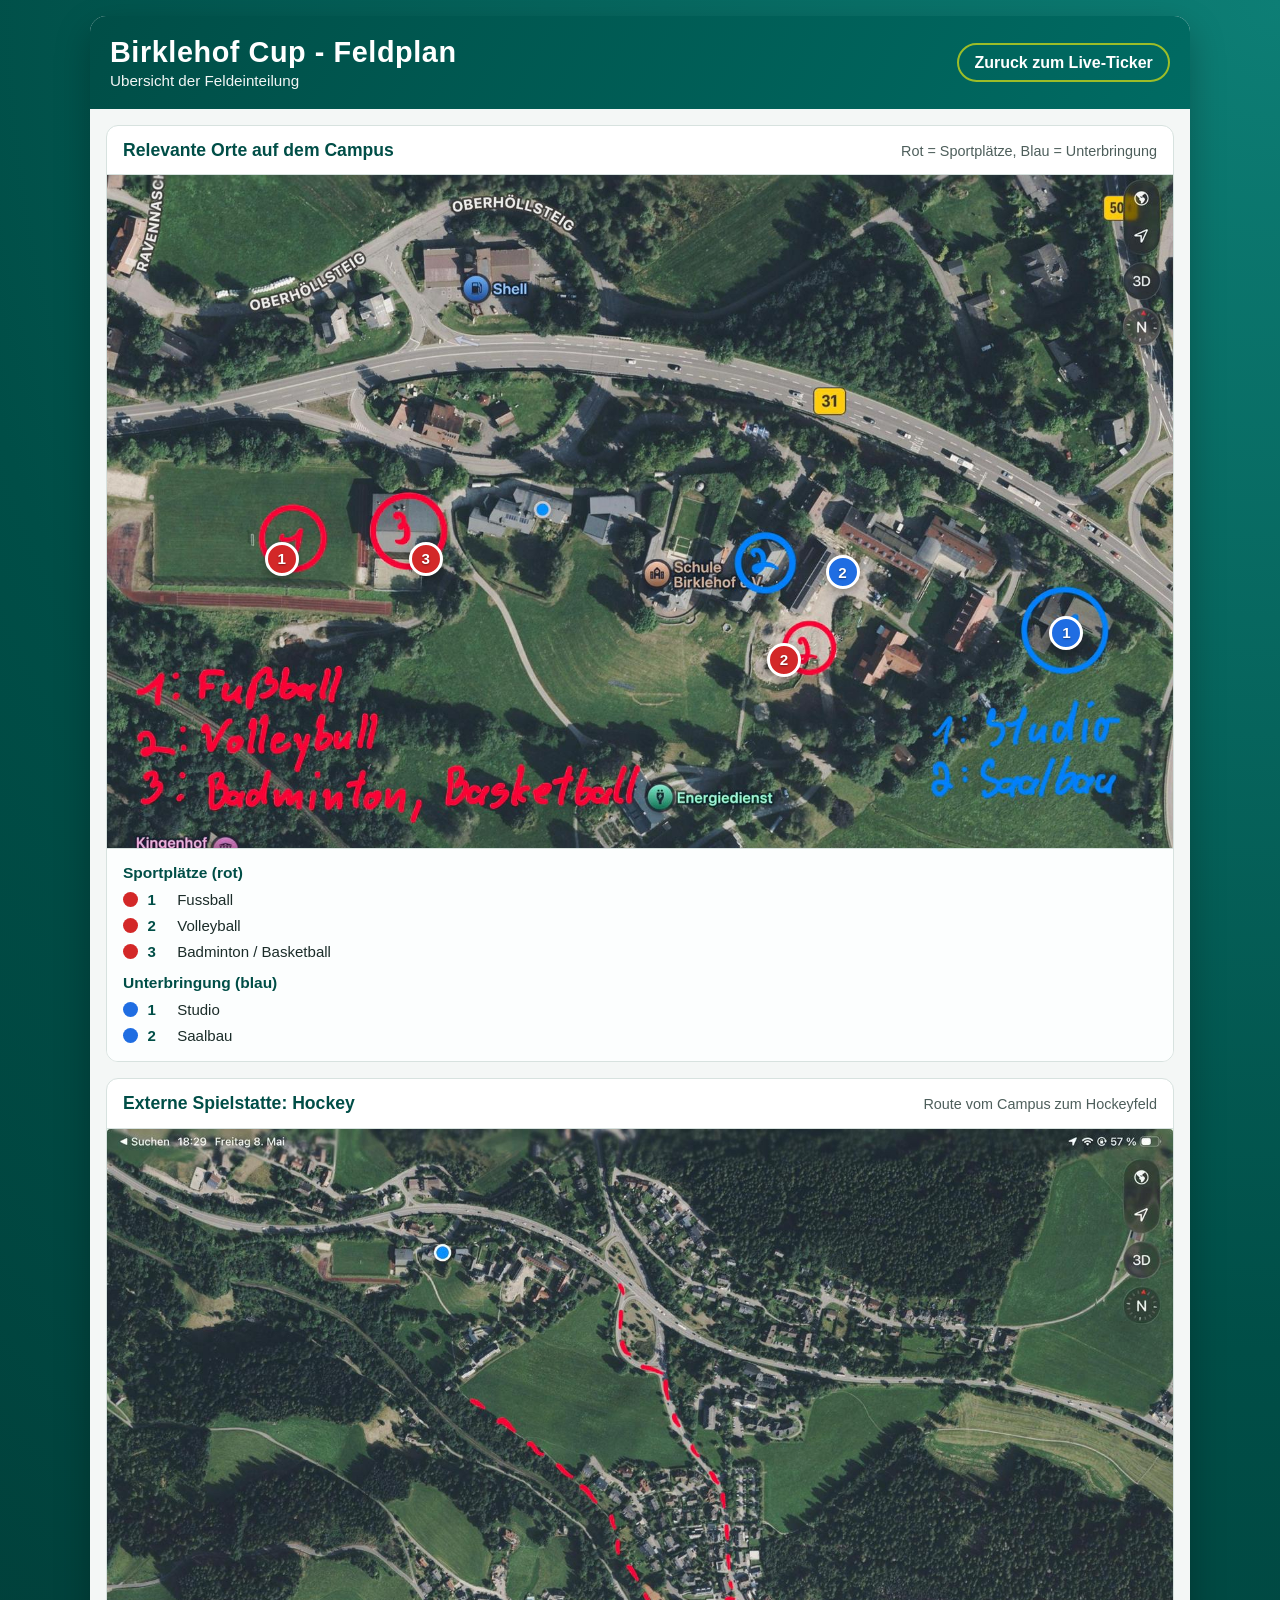
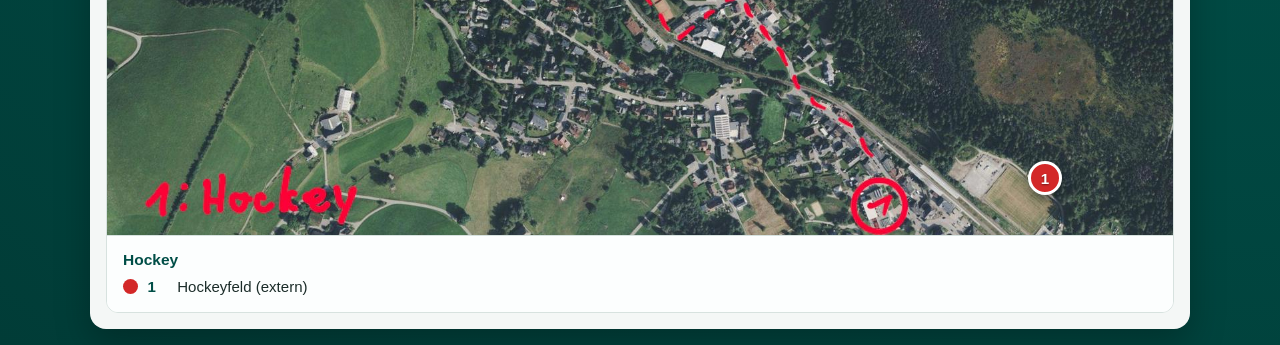
==== field-plan.html @ b32d861b "add field plan description" ====
<!DOCTYPE html>
<html lang="de">
<head>
  <meta charset="UTF-8">
  <meta name="viewport" content="width=device-width, initial-scale=1.0">
  <meta name="description" content="Birklehof Cup Feld- und Hallenplan">
  <title>Birklehof Cup - Feldplan</title>
  <style>
    :root {
      --brand-dark: #004e47;
      --brand-mid: #006b63;
      --brand-accent: #9cbd28;
      --ink: #1b2c29;
      --paper: #f4f7f6;
      --card: #ffffff;
      --line: #d7e2df;
      --pin-red: #d32828;
      --pin-blue: #1f6de2;
    }

    * {
      box-sizing: border-box;
      margin: 0;
      padding: 0;
    }

    html,
    body {
      font-family: "Segoe UI", "Helvetica Neue", Arial, sans-serif;
      background: radial-gradient(circle at top right, #0d7e75 0%, var(--brand-dark) 58%, #013c37 100%);
      color: var(--ink);
      min-height: 100%;
    }

    body {
      padding: 1rem;
    }

    .container {
      max-width: 1100px;
      margin: 0 auto;
      background: var(--paper);
      border-radius: 16px;
      overflow: hidden;
      box-shadow: 0 14px 35px rgba(0, 0, 0, 0.26);
    }

    header {
      background: linear-gradient(120deg, var(--brand-dark), var(--brand-mid));
      color: white;
      padding: 1.25rem;
      display: flex;
      align-items: center;
      justify-content: space-between;
      gap: 1rem;
      flex-wrap: wrap;
    }

    h1 {
      font-size: clamp(1.2rem, 2.6vw, 1.8rem);
      letter-spacing: 0.02em;
    }

    .subtitle {
      opacity: 0.95;
      font-size: 0.95rem;
      margin-top: 0.2rem;
    }

    .btn {
      display: inline-block;
      border: 2px solid var(--brand-accent);
      color: white;
      text-decoration: none;
      padding: 0.55rem 0.95rem;
      border-radius: 999px;
      font-weight: 700;
      transition: background 0.2s ease;
    }

    .btn:hover,
    .btn:focus-visible {
      background: var(--brand-accent);
      outline: none;
    }

    main {
      padding: 1rem;
      display: grid;
      gap: 1rem;
    }

    .plan-card {
      background: var(--card);
      border: 1px solid var(--line);
      border-radius: 12px;
      overflow: hidden;
    }

    .plan-head {
      padding: 0.85rem 1rem;
      border-bottom: 1px solid var(--line);
      display: flex;
      align-items: baseline;
      justify-content: space-between;
      gap: 0.8rem;
      flex-wrap: wrap;
    }

    .plan-head h2 {
      color: var(--brand-dark);
      font-size: 1.1rem;
    }

    .plan-head p {
      color: #4d5e5b;
      font-size: 0.9rem;
    }

    .map-wrap {
      position: relative;
      isolation: isolate;
    }

    .map-wrap img {
      width: 100%;
      display: block;
      height: auto;
    }

    .pin {
      position: absolute;
      transform: translate(-50%, -50%);
      min-width: 34px;
      height: 34px;
      border-radius: 999px;
      border: 3px solid #fff;
      display: grid;
      place-items: center;
      color: #fff;
      font-weight: 800;
      font-size: 0.95rem;
      box-shadow: 0 4px 10px rgba(0, 0, 0, 0.3);
      text-shadow: 0 1px 2px rgba(0, 0, 0, 0.45);
    }

    .pin.red {
      background: var(--pin-red);
    }

    .pin.blue {
      background: var(--pin-blue);
    }

    .legend {
      padding: 0.95rem 1rem 1.1rem;
      display: grid;
      gap: 0.55rem;
      border-top: 1px solid var(--line);
      background: #fcfefe;
    }

    .legend h3 {
      color: var(--brand-dark);
      font-size: 0.97rem;
    }

    .legend-row {
      display: flex;
      align-items: center;
      gap: 0.6rem;
      font-size: 0.94rem;
    }

    .dot {
      width: 15px;
      height: 15px;
      border-radius: 50%;
      flex-shrink: 0;
    }

    .dot.red {
      background: var(--pin-red);
    }

    .dot.blue {
      background: var(--pin-blue);
    }

    .num {
      font-weight: 800;
      color: var(--brand-dark);
      min-width: 20px;
      display: inline-block;
    }

    footer {
      padding: 0.85rem 1rem 1.2rem;
      color: #4d5e5b;
      font-size: 0.9rem;
      text-align: center;
    }

    @media (max-width: 680px) {
      body {
        padding: 0.45rem;
      }

      .container {
        border-radius: 10px;
      }

      .pin {
        min-width: 28px;
        height: 28px;
        font-size: 0.8rem;
      }
    }
  </style>
</head>
<body>
  <div class="container">
    <header>
      <div>
        <h1>Birklehof Cup - Feldplan</h1>
        <p class="subtitle">Ubersicht der Feldeinteilung</p>
      </div>
      <a class="btn" href="index.html">Zuruck zum Live-Ticker</a>
    </header>

    <main>
      <section class="plan-card" aria-labelledby="campus-title">
        <div class="plan-head">
          <h2 id="campus-title">Relevante Orte auf dem Campus</h2>
          <p>Rot = Sportplätze, Blau = Unterbringung</p>
        </div>

        <div class="map-wrap">
          <img src="Image%20(1).jpg" alt="Satellitenansicht des Birklehof-Campus mit markierten Sportfeldern und Wohnhäusern">

          <span class="pin red" style="left: 16.4%; top: 57%;" title="1: Fussball">1</span>
          <span class="pin red" style="left: 29.9%; top: 57%;" title="3: Badminton/Basketball">3</span>
          <span class="pin red" style="left: 63.5%; top: 72%;" title="2: Volleyball">2</span>

          <span class="pin blue" style="left: 90%; top: 68%;" title="1: Studio">1</span>
          <span class="pin blue" style="left: 69%; top: 59%;" title="2: Saalbau">2</span>
        </div>

        <div class="legend" aria-label="Legende Campus">
          <h3>Sportplätze (rot)</h3>
          <div class="legend-row"><span class="dot red" aria-hidden="true"></span><span class="num">1</span>Fussball</div>
          <div class="legend-row"><span class="dot red" aria-hidden="true"></span><span class="num">2</span>Volleyball</div>
          <div class="legend-row"><span class="dot red" aria-hidden="true"></span><span class="num">3</span>Badminton / Basketball</div>
          <h3 style="margin-top: 0.35rem;">Unterbringung (blau)</h3>
          <div class="legend-row"><span class="dot blue" aria-hidden="true"></span><span class="num">1</span>Studio</div>
          <div class="legend-row"><span class="dot blue" aria-hidden="true"></span><span class="num">2</span>Saalbau</div>
        </div>
      </section>

      <section class="plan-card" aria-labelledby="hockey-title">
        <div class="plan-head">
          <h2 id="hockey-title">Externe Spielstatte: Hockey</h2>
          <p>Route vom Campus zum Hockeyfeld</p>
        </div>

        <div class="map-wrap">
          <img src="Image.jpg" alt="Satellitenansicht mit markierter Strecke zum Hockeyfeld und Zielpunkt 1">
          <span class="pin red" style="left: 88%; top: 92%;" title="1: Hockeyfeld">1</span>
        </div>

        <div class="legend" aria-label="Legende Hockey">
          <h3>Hockey</h3>
          <div class="legend-row"><span class="dot red" aria-hidden="true"></span><span class="num">1</span>Hockeyfeld (extern)</div>
        </div>
      </section>
    </main>

  </div>
</body>
</html>
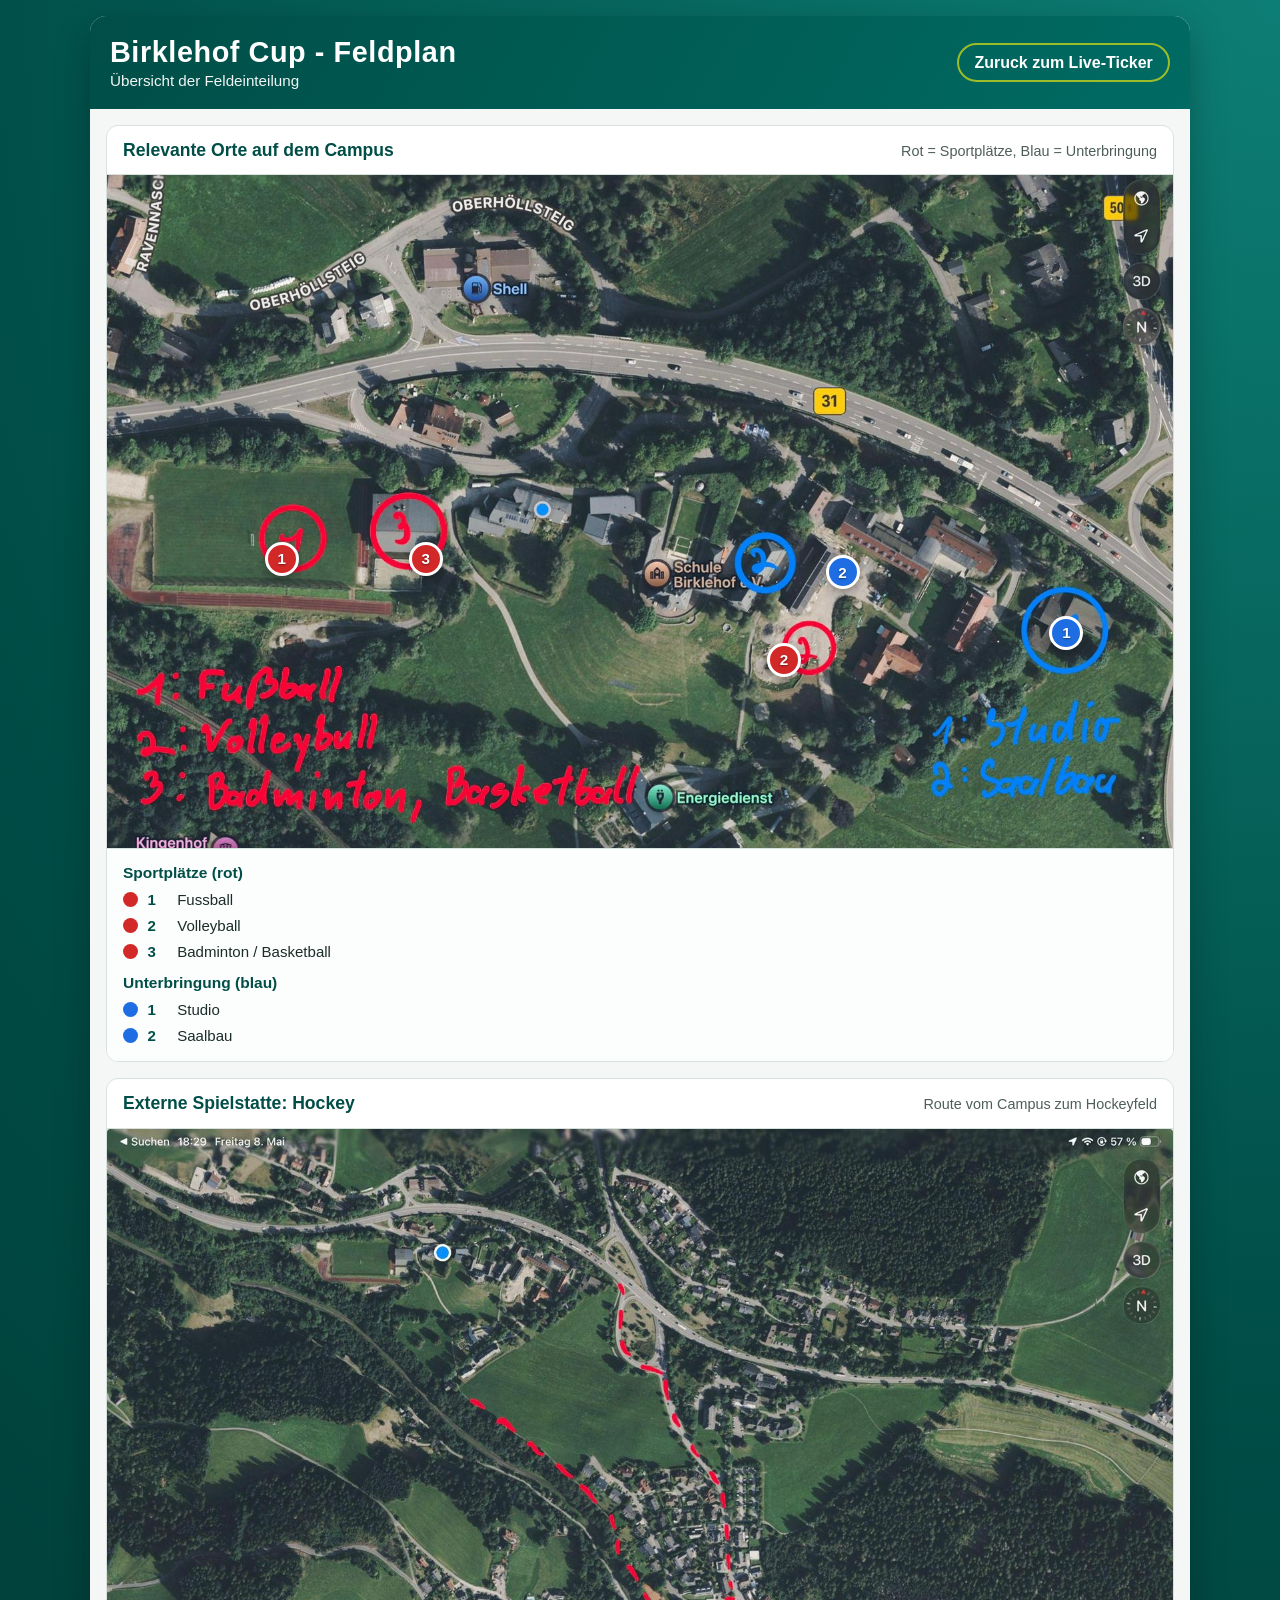
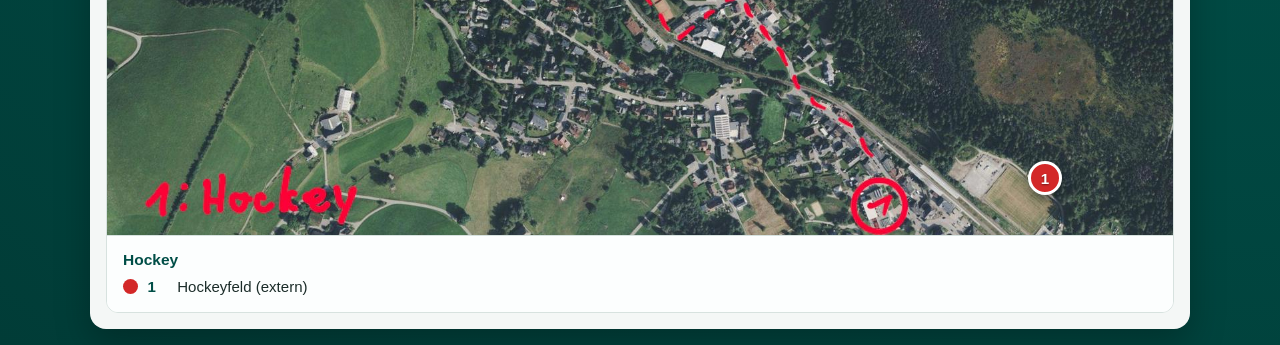
==== commit 2bcdec4f: "correct typing error" ====
--- a/field-plan.html
+++ b/field-plan.html
@@ -223,7 +223,7 @@
     <header>
       <div>
         <h1>Birklehof Cup - Feldplan</h1>
-        <p class="subtitle">Ubersicht der Feldeinteilung</p>
+        <p class="subtitle">Übersicht der Feldeinteilung</p>
       </div>
       <a class="btn" href="index.html">Zuruck zum Live-Ticker</a>
     </header>
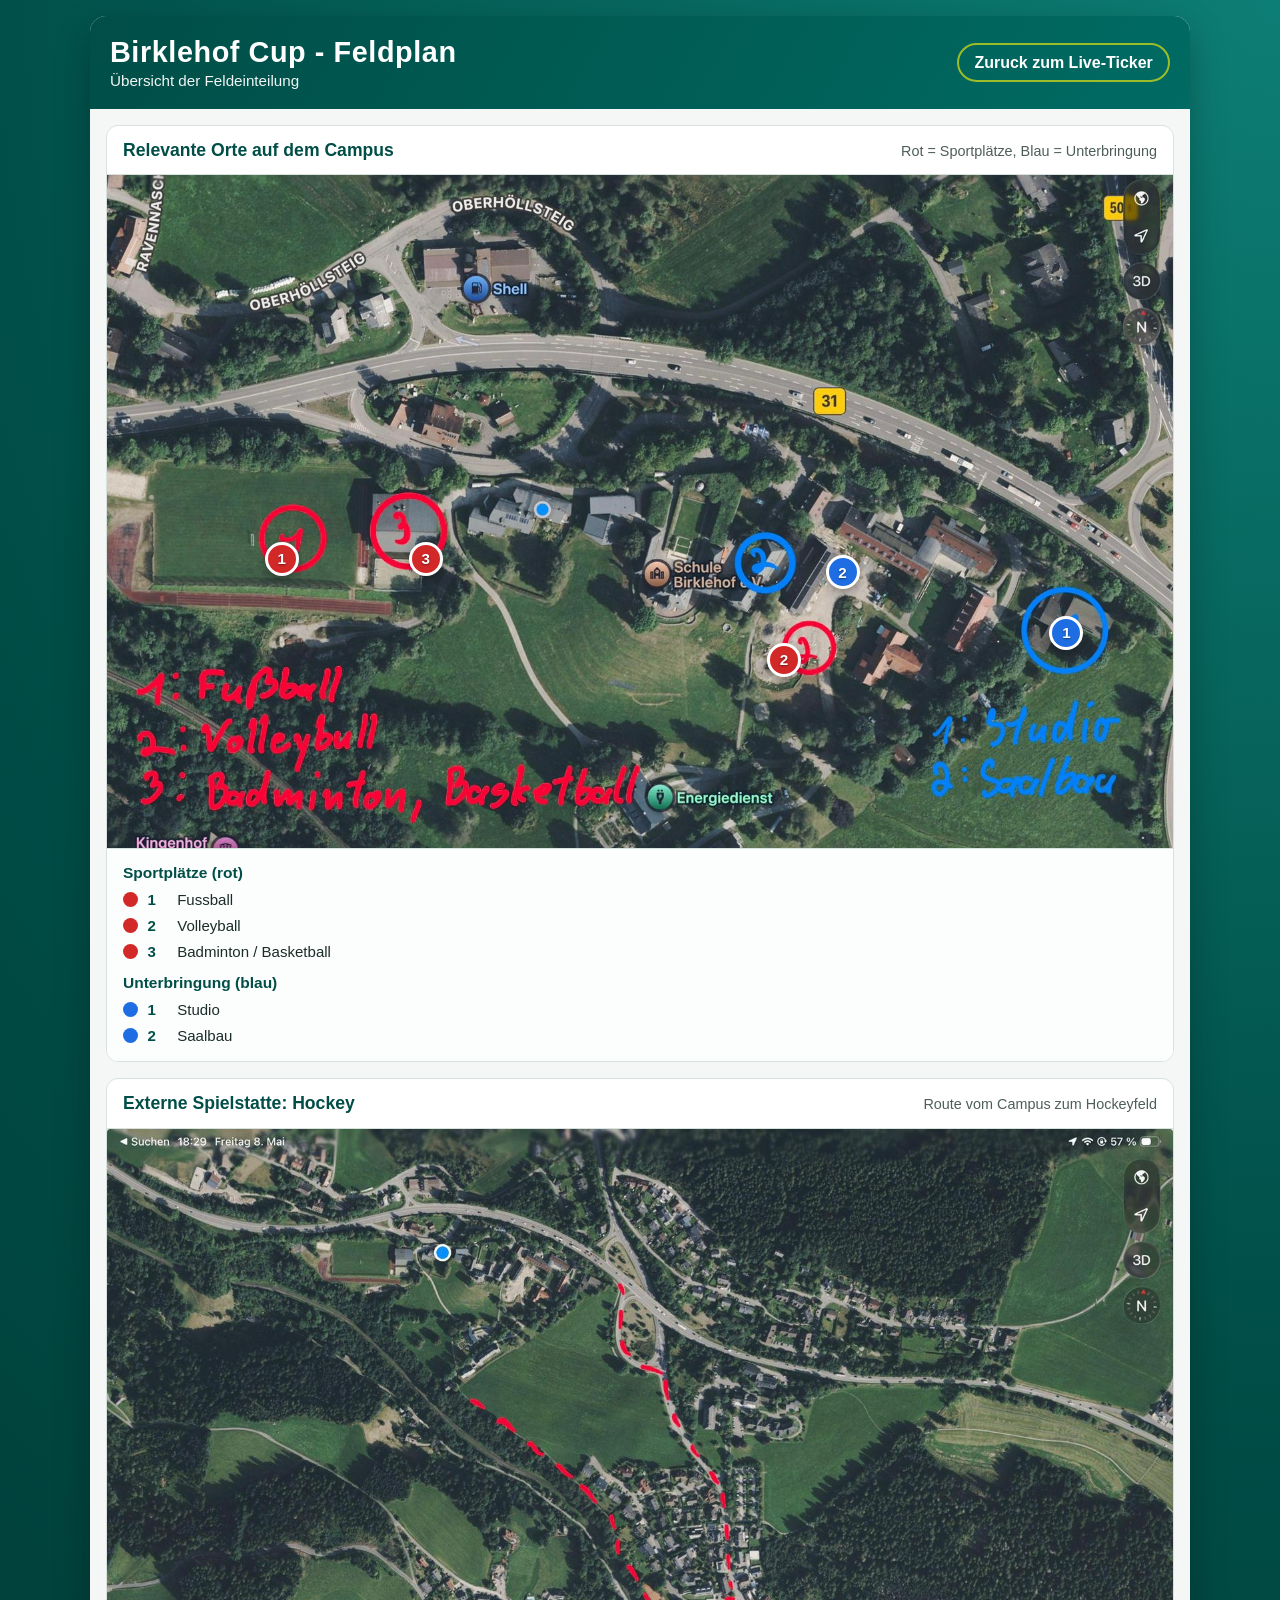
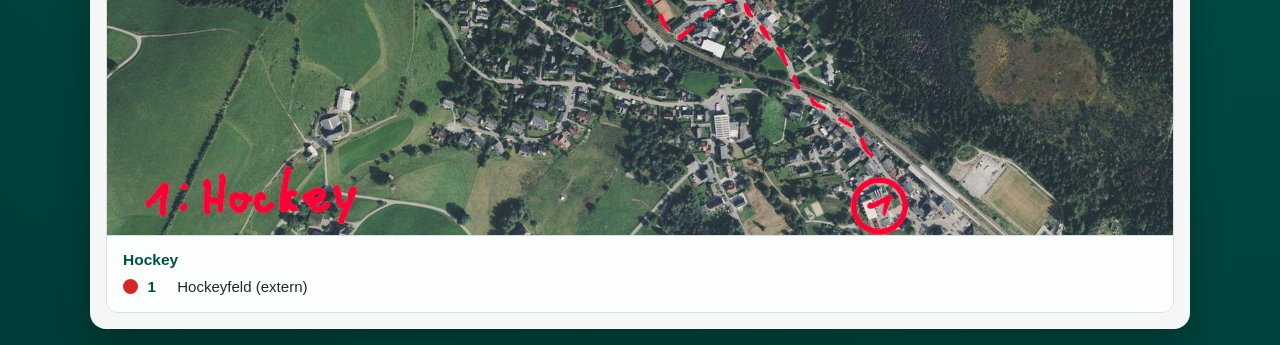
==== commit 990dddc8: "remove false hockey dot" ====
--- a/field-plan.html
+++ b/field-plan.html
@@ -265,7 +265,6 @@
 
         <div class="map-wrap">
           <img src="Image.jpg" alt="Satellitenansicht mit markierter Strecke zum Hockeyfeld und Zielpunkt 1">
-          <span class="pin red" style="left: 88%; top: 92%;" title="1: Hockeyfeld">1</span>
         </div>
 
         <div class="legend" aria-label="Legende Hockey">
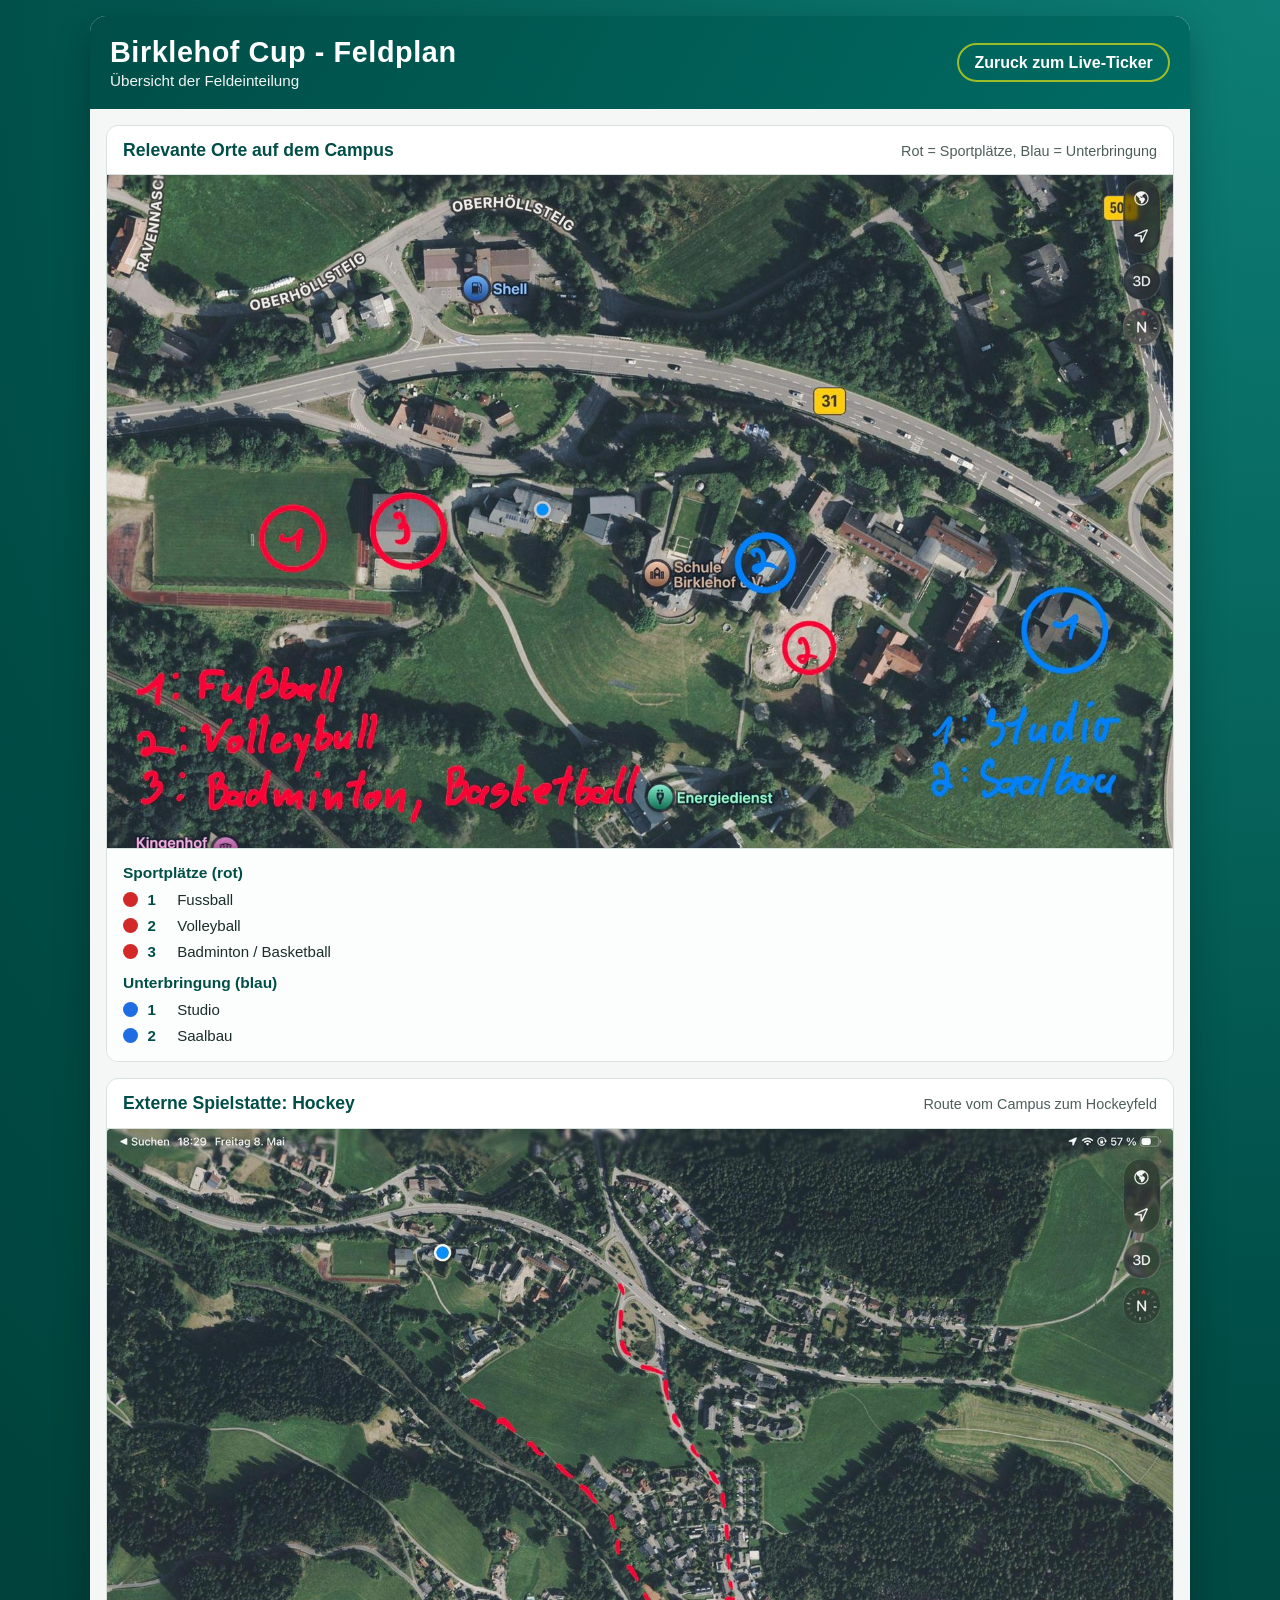
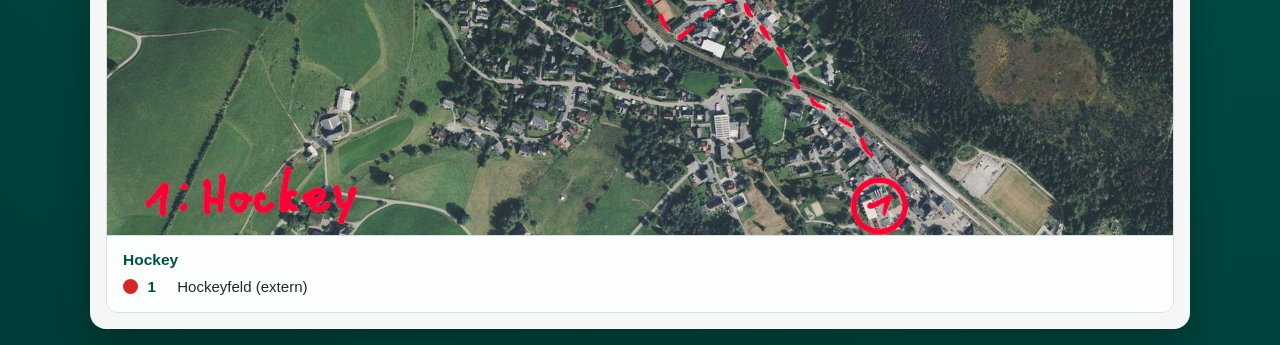
==== commit 42b99858: "remove dots in total" ====
--- a/field-plan.html
+++ b/field-plan.html
@@ -237,13 +237,6 @@
 
         <div class="map-wrap">
           <img src="Image%20(1).jpg" alt="Satellitenansicht des Birklehof-Campus mit markierten Sportfeldern und Wohnhäusern">
-
-          <span class="pin red" style="left: 16.4%; top: 57%;" title="1: Fussball">1</span>
-          <span class="pin red" style="left: 29.9%; top: 57%;" title="3: Badminton/Basketball">3</span>
-          <span class="pin red" style="left: 63.5%; top: 72%;" title="2: Volleyball">2</span>
-
-          <span class="pin blue" style="left: 90%; top: 68%;" title="1: Studio">1</span>
-          <span class="pin blue" style="left: 69%; top: 59%;" title="2: Saalbau">2</span>
         </div>
 
         <div class="legend" aria-label="Legende Campus">
